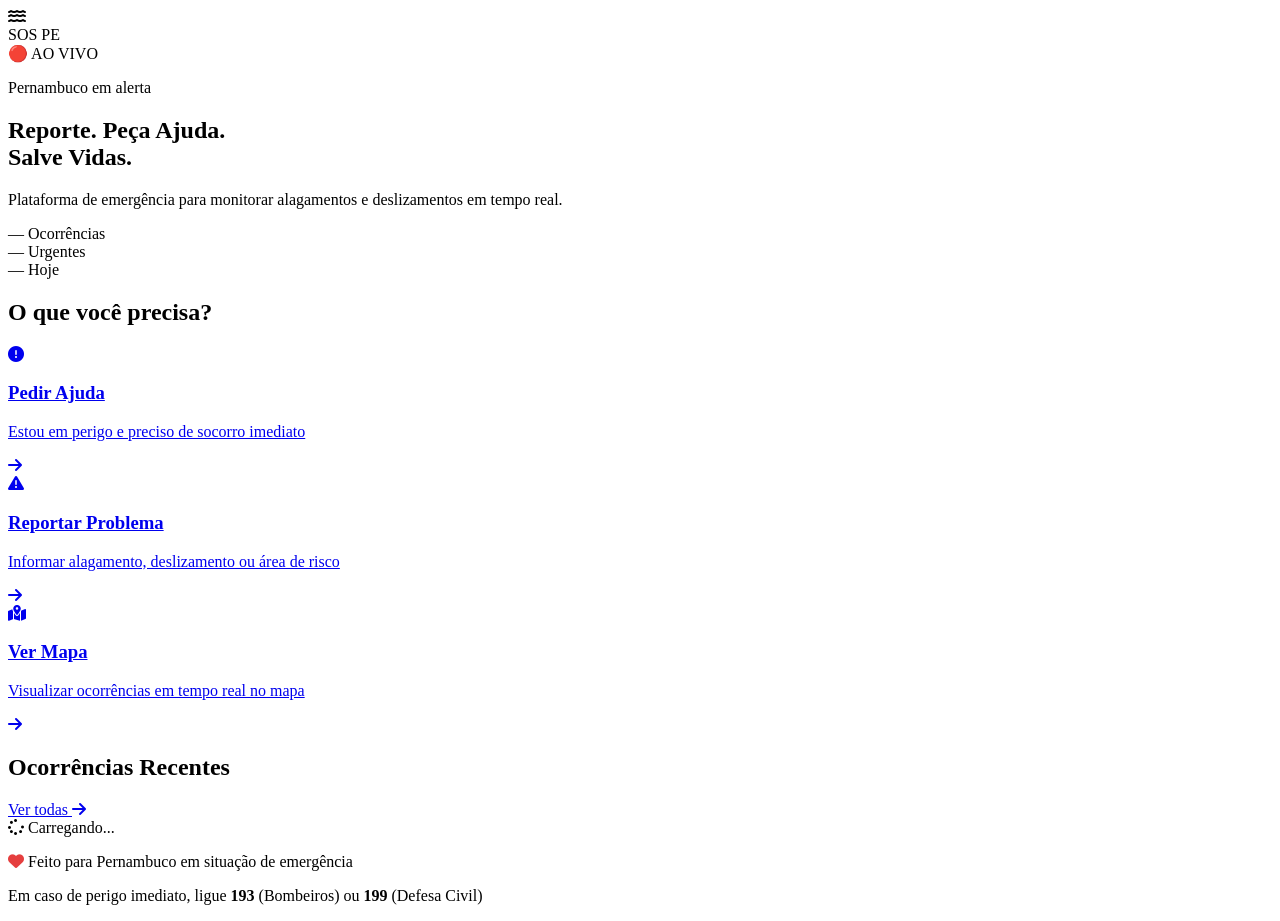
==== index.html @ 6e0d4d7e "Add files via upload" ====
<!DOCTYPE html>
<html lang="pt-BR">

<head>
    <meta charset="UTF-8" />
    <meta name="viewport" content="width=device-width, initial-scale=1.0" />
    <title>SOS PE</title>
    <link rel="stylesheet" href="../css/style.css">
    <link rel="stylesheet" href="https://cdnjs.cloudflare.com/ajax/libs/font-awesome/6.5.0/css/all.min.css" />
    <link
        href="https://fonts.googleapis.com/css2?family=Barlow+Condensed:wght@700;900&family=Barlow:wght@400;500;600&display=swap"
        rel="stylesheet" />
</head>

<body class="page-home">

    <!-- HEADER -->
    <header class="header">
        <div class="header-inner">
            <div class="logo">
                <span class="logo-icon"><i class="fa-solid fa-water"></i></span>
                <div class="logo-text">
                    <span class="logo-sos">SOS</span>
                    <span class="logo-title">PE</span>
                </div>
            </div>
            <span class="header-badge">🔴 AO VIVO</span>
        </div>
    </header>

    <!-- HERO -->
    <section class="hero">
        <div class="rain-overlay"></div>
        <div class="hero-content">
            <p class="hero-sub">Pernambuco em alerta</p>
            <h1 class="hero-title">Reporte. Peça Ajuda.<br />Salve Vidas.</h1>
            <p class="hero-desc">Plataforma de emergência para monitorar alagamentos e deslizamentos em tempo real.</p>
        </div>
        <div class="hero-stats" id="heroStats">
            <div class="stat-card">
                <span class="stat-num" id="statTotal">—</span>
                <span class="stat-label">Ocorrências</span>
            </div>
            <div class="stat-card urgent">
                <span class="stat-num" id="statUrgent">—</span>
                <span class="stat-label">Urgentes</span>
            </div>
            <div class="stat-card">
                <span class="stat-num" id="statToday">—</span>
                <span class="stat-label">Hoje</span>
            </div>
        </div>
    </section>

    <!-- MAIN ACTIONS -->
    <main class="main-actions">
        <h2 class="section-title">O que você precisa?</h2>
        <div class="action-grid">

            <!-- PEDIR AJUDA (destaque máximo) -->
            <a href="ajuda.html" class="action-card card-sos">
                <div class="card-icon-wrap">
                    <i class="fa-solid fa-circle-exclamation"></i>
                </div>
                <div class="card-body">
                    <h3>Pedir Ajuda</h3>
                    <p>Estou em perigo e preciso de socorro imediato</p>
                </div>
                <span class="card-arrow"><i class="fa-solid fa-arrow-right"></i></span>
            </a>

            <!-- REPORTAR PROBLEMA -->
            <a href="reportar.html" class="action-card card-report">
                <div class="card-icon-wrap">
                    <i class="fa-solid fa-triangle-exclamation"></i>
                </div>
                <div class="card-body">
                    <h3>Reportar Problema</h3>
                    <p>Informar alagamento, deslizamento ou área de risco</p>
                </div>
                <span class="card-arrow"><i class="fa-solid fa-arrow-right"></i></span>
            </a>

            <!-- VER MAPA -->
            <a href="mapa.html" class="action-card card-map">
                <div class="card-icon-wrap">
                    <i class="fa-solid fa-map-location-dot"></i>
                </div>
                <div class="card-body">
                    <h3>Ver Mapa</h3>
                    <p>Visualizar ocorrências em tempo real no mapa</p>
                </div>
                <span class="card-arrow"><i class="fa-solid fa-arrow-right"></i></span>
            </a>

        </div>
    </main>

    <!-- FEED DE OCORRÊNCIAS RECENTES -->
    <section class="feed-section">
        <div class="feed-header">
            <h2 class="section-title">Ocorrências Recentes</h2>
            <a href="mapa.html" class="ver-todas">Ver todas <i class="fa-solid fa-arrow-right"></i></a>
        </div>
        <div class="feed-list" id="feedList">
            <div class="feed-loading"><i class="fa-solid fa-spinner fa-spin"></i> Carregando...</div>
        </div>
    </section>

    <!-- FOOTER -->
    <footer class="footer">
        <p><i class="fa-solid fa-heart" style="color:#e53e3e"></i> Feito para Pernambuco em situação de emergência</p>
        <p class="footer-sub">Em caso de perigo imediato, ligue <strong>193</strong> (Bombeiros) ou <strong>199</strong>
            (Defesa Civil)</p>
    </footer>

    <!-- Firebase SDKs -->
    <script type="module">
        import { initFirebase, getOcorrencias } from '../js/firebase.js';
        import { timeAgo, urgencyLabel, urgencyClass, tipoIcon } from '../js/app.js';

        initFirebase();

        // Stats e feed
        async function loadHome() {
            try {
                const docs = await getOcorrencias(10);
                const today = new Date();
                today.setHours(0, 0, 0, 0);

                let total = 0, urgent = 0, todayCount = 0;
                const feedList = document.getElementById('feedList');
                feedList.innerHTML = '';

                if (docs.length === 0) {
                    feedList.innerHTML = '<p class="feed-empty"><i class="fa-solid fa-circle-check"></i> Nenhuma ocorrência registrada.</p>';
                }

                docs.forEach(d => {
                    total++;
                    if (d.urgencia === 'alta') urgent++;
                    if (d.criadoEm && d.criadoEm.toDate() >= today) todayCount++;

                    // Feed card
                    const card = document.createElement('div');
                    card.className = `feed-card priority-${d.urgencia || 'baixa'}`;
                    card.innerHTML = `
            <div class="feed-card-icon ${urgencyClass(d.urgencia)}">
              <i class="${tipoIcon(d.tipo)}"></i>
            </div>
            <div class="feed-card-info">
              <div class="feed-card-top">
                <span class="feed-tipo">${d.tipo || 'Ocorrência'}</span>
                <span class="badge badge-${urgencyClass(d.urgencia)}">${urgencyLabel(d.urgencia)}</span>
              </div>
              <p class="feed-desc">${d.descricao || 'Sem descrição'}</p>
              <span class="feed-time"><i class="fa-regular fa-clock"></i> ${d.criadoEm ? timeAgo(d.criadoEm.toDate()) : 'agora'}</span>
            </div>
          `;
                    feedList.appendChild(card);
                });

                document.getElementById('statTotal').textContent = total;
                document.getElementById('statUrgent').textContent = urgent;
                document.getElementById('statToday').textContent = todayCount;

            } catch (e) {
                console.error(e);
                document.getElementById('feedList').innerHTML = '<p class="feed-empty">Erro ao carregar ocorrências.</p>';
            }
        }

        loadHome();
    </script>
</body>

</html>
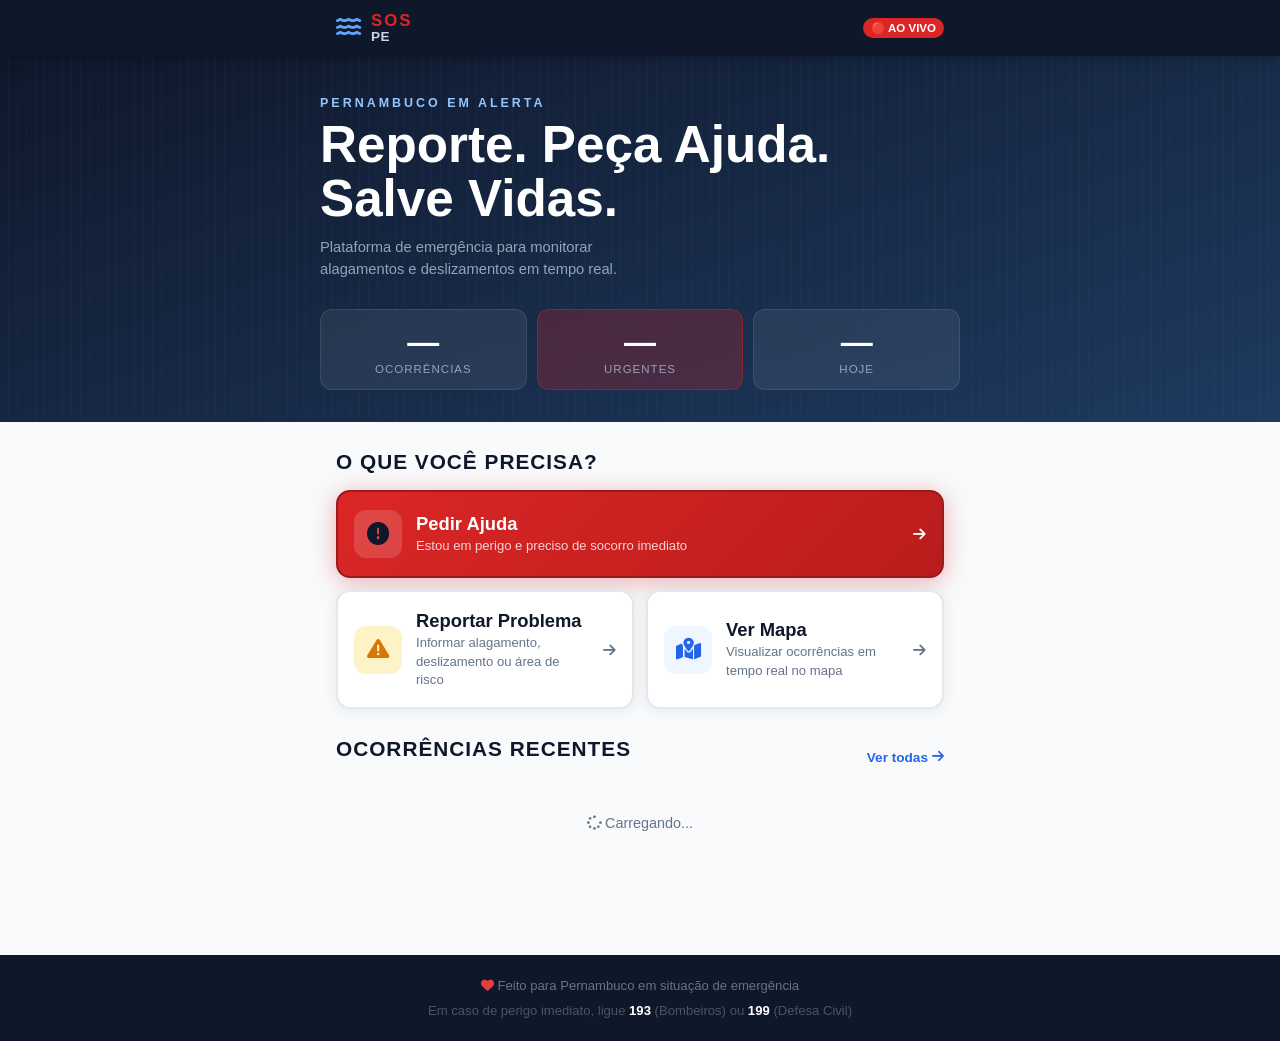
==== commit c35e9649: "Fix HTML encoding and update stylesheet paths" ====
--- a/index.html
+++ b/index.html
@@ -5,7 +5,7 @@
     <meta charset="UTF-8" />
     <meta name="viewport" content="width=device-width, initial-scale=1.0" />
     <title>SOS PE</title>
-    <link rel="stylesheet" href="../css/style.css">
+    <link rel="stylesheet" href="style.css">
     <link rel="stylesheet" href="https://cdnjs.cloudflare.com/ajax/libs/font-awesome/6.5.0/css/all.min.css" />
     <link
         href="https://fonts.googleapis.com/css2?family=Barlow+Condensed:wght@700;900&family=Barlow:wght@400;500;600&display=swap"
@@ -174,4 +174,4 @@
     </script>
 </body>
 
-</html>+</html>
--- a/style.css
+++ b/style.css
@@ -0,0 +1,489 @@
+/* =============================================================================
+   SOS Enchentes PE — style.css
+   Design: emergencial, mobile-first, cores de alerta
+   ============================================================================= */
+
+/* ── RESET & BASE ──────────────────────────────────────────────────────────── */
+*, *::before, *::after { box-sizing: border-box; margin: 0; padding: 0; }
+
+:root {
+  --red:     #dc2626;
+  --red-light: #fee2e2;
+  --red-dark:  #991b1b;
+  --yellow:  #d97706;
+  --yellow-light: #fef3c7;
+  --green:   #16a34a;
+  --green-light: #dcfce7;
+  --navy:    #0f172a;
+  --navy-mid:#1e293b;
+  --slate:   #334155;
+  --muted:   #64748b;
+  --border:  #e2e8f0;
+  --bg:      #f8fafc;
+  --white:   #ffffff;
+  --radius:  14px;
+  --shadow:  0 2px 16px rgba(0,0,0,0.08);
+  --font-head: 'Barlow Condensed', sans-serif;
+  --font-body: 'Barlow', sans-serif;
+}
+
+html { scroll-behavior: smooth; }
+
+body {
+  font-family: var(--font-body);
+  background: var(--bg);
+  color: var(--navy);
+  min-height: 100vh;
+  -webkit-font-smoothing: antialiased;
+}
+
+a { text-decoration: none; color: inherit; }
+img { max-width: 100%; display: block; }
+.hidden { display: none !important; }
+
+/* ── HEADER ─────────────────────────────────────────────────────────────────── */
+.header {
+  position: sticky; top: 0; z-index: 100;
+  background: var(--navy);
+  height: 56px;
+  box-shadow: 0 2px 12px rgba(0,0,0,0.25);
+}
+.header-inner {
+  max-width: 640px; margin: 0 auto;
+  height: 100%; display: flex; align-items: center; justify-content: space-between;
+  padding: 0 16px;
+}
+.header-dark { background: #1a0a0a; }
+
+.logo { display: flex; align-items: center; gap: 10px; }
+.logo-icon { font-size: 1.4rem; color: #60a5fa; }
+.logo-text { display: flex; flex-direction: column; line-height: 1; }
+.logo-sos { font-family: var(--font-head); font-size: 1.05rem; font-weight: 900; color: var(--red); letter-spacing: 2px; }
+.logo-title { font-family: var(--font-head); font-size: 0.85rem; font-weight: 700; color: #cbd5e1; letter-spacing: 0.5px; }
+
+.header-badge {
+  font-size: 0.72rem; font-weight: 700;
+  background: var(--red); color: #fff;
+  padding: 3px 8px; border-radius: 20px;
+  animation: blink 1.4s infinite;
+}
+@keyframes blink { 0%,100% { opacity:1 } 50% { opacity:0.5 } }
+
+.back-btn {
+  width: 36px; height: 36px; border-radius: 50%;
+  background: rgba(255,255,255,0.08);
+  display: flex; align-items: center; justify-content: center;
+  color: #fff; font-size: 1rem; transition: background 0.15s;
+}
+.back-btn:hover { background: rgba(255,255,255,0.18); }
+
+.map-refresh-btn {
+  width: 36px; height: 36px; border-radius: 50%;
+  background: rgba(255,255,255,0.08); border: none;
+  color: #fff; font-size: 1rem; cursor: pointer; transition: background 0.15s;
+}
+.map-refresh-btn:hover { background: rgba(255,255,255,0.18); }
+
+/* ── HOME: HERO ──────────────────────────────────────────────────────────────── */
+.hero {
+  position: relative; overflow: hidden;
+  background: linear-gradient(160deg, var(--navy) 0%, #1e3a5f 100%);
+  padding: 40px 20px 32px;
+  color: #fff;
+}
+
+/* Efeito chuva */
+.rain-overlay {
+  position: absolute; inset: 0; pointer-events: none;
+  background-image: repeating-linear-gradient(
+    90deg,
+    transparent 0px, transparent 8px,
+    rgba(96,165,250,0.04) 8px, rgba(96,165,250,0.04) 9px
+  );
+}
+
+.hero-content { position: relative; z-index: 1; max-width: 640px; margin: 0 auto; }
+.hero-sub { font-size: 0.78rem; font-weight: 700; letter-spacing: 3px; text-transform: uppercase; color: #93c5fd; margin-bottom: 8px; }
+.hero-title {
+  font-family: var(--font-head); font-size: 2.6rem; font-weight: 900;
+  line-height: 1.05; color: #fff; margin-bottom: 10px;
+}
+.hero-desc { color: #94a3b8; font-size: 0.92rem; line-height: 1.55; max-width: 360px; }
+
+.hero-stats {
+  display: flex; gap: 10px; margin-top: 28px;
+  max-width: 640px; margin-left: auto; margin-right: auto;
+  position: relative; z-index: 1;
+}
+.stat-card {
+  flex: 1; background: rgba(255,255,255,0.07);
+  border: 1px solid rgba(255,255,255,0.1);
+  border-radius: 12px; padding: 14px 10px; text-align: center;
+  backdrop-filter: blur(8px);
+}
+.stat-card.urgent { background: rgba(220,38,38,0.25); border-color: rgba(220,38,38,0.4); }
+.stat-num { display: block; font-family: var(--font-head); font-size: 2rem; font-weight: 900; color: #fff; }
+.stat-label { display: block; font-size: 0.72rem; color: #94a3b8; text-transform: uppercase; letter-spacing: 1px; margin-top: 2px; }
+
+/* ── HOME: MAIN ACTIONS ──────────────────────────────────────────────────────── */
+.main-actions {
+  padding: 28px 16px 8px;
+  max-width: 640px; margin: 0 auto;
+}
+
+.section-title {
+  font-family: var(--font-head); font-size: 1.3rem; font-weight: 700;
+  color: var(--navy); margin-bottom: 16px; text-transform: uppercase; letter-spacing: 1px;
+}
+
+.action-grid { display: flex; flex-direction: column; gap: 12px; }
+
+.action-card {
+  display: flex; align-items: center; gap: 14px;
+  padding: 18px 16px; border-radius: var(--radius);
+  background: var(--white); border: 2px solid transparent;
+  box-shadow: var(--shadow); transition: transform 0.15s, box-shadow 0.15s;
+  cursor: pointer;
+}
+.action-card:active { transform: scale(0.98); }
+
+/* SOS card */
+.card-sos {
+  background: linear-gradient(135deg, var(--red) 0%, #b91c1c 100%);
+  border-color: var(--red-dark); box-shadow: 0 4px 24px rgba(220,38,38,0.35);
+}
+.card-sos .card-icon-wrap { background: rgba(255,255,255,0.15); }
+.card-sos h3, .card-sos p, .card-sos .card-arrow { color: #fff; }
+
+/* Report card */
+.card-report { border-color: var(--border); }
+.card-report .card-icon-wrap { background: var(--yellow-light); color: var(--yellow); }
+.card-report:hover { border-color: var(--yellow); box-shadow: 0 4px 20px rgba(217,119,6,0.15); }
+
+/* Map card */
+.card-map { border-color: var(--border); }
+.card-map .card-icon-wrap { background: #eff6ff; color: #2563eb; }
+.card-map:hover { border-color: #2563eb; box-shadow: 0 4px 20px rgba(37,99,235,0.12); }
+
+.card-icon-wrap {
+  width: 48px; height: 48px; border-radius: 12px; flex-shrink: 0;
+  display: flex; align-items: center; justify-content: center;
+  font-size: 1.4rem;
+}
+.card-body { flex: 1; }
+.card-body h3 { font-family: var(--font-head); font-size: 1.15rem; font-weight: 700; margin-bottom: 2px; }
+.card-body p { font-size: 0.82rem; color: var(--muted); line-height: 1.4; }
+.card-sos .card-body p { color: rgba(255,255,255,0.8); }
+.card-arrow { color: var(--muted); font-size: 0.9rem; }
+
+/* ── FEED ────────────────────────────────────────────────────────────────────── */
+.feed-section {
+  padding: 20px 16px 100px;
+  max-width: 640px; margin: 0 auto;
+}
+.feed-header {
+  display: flex; align-items: center; justify-content: space-between; margin-bottom: 14px;
+}
+.ver-todas { font-size: 0.85rem; color: #2563eb; font-weight: 600; display: flex; align-items: center; gap: 4px; }
+
+.feed-list { display: flex; flex-direction: column; gap: 10px; }
+.feed-loading { text-align: center; color: var(--muted); padding: 24px; font-size: 0.9rem; }
+.feed-empty { text-align: center; color: var(--muted); padding: 24px; font-size: 0.9rem; }
+
+.feed-card {
+  display: flex; gap: 12px; align-items: flex-start;
+  background: var(--white); border-radius: var(--radius);
+  padding: 14px; border: 1px solid var(--border);
+  box-shadow: 0 1px 6px rgba(0,0,0,0.05);
+  border-left: 4px solid var(--border);
+}
+.feed-card.priority-alta { border-left-color: var(--red); }
+.feed-card.priority-media { border-left-color: var(--yellow); }
+.feed-card.priority-baixa { border-left-color: var(--green); }
+
+.feed-card-icon {
+  width: 38px; height: 38px; border-radius: 10px; flex-shrink: 0;
+  display: flex; align-items: center; justify-content: center; font-size: 1.1rem;
+}
+.feed-card-icon.alta { background: var(--red-light); color: var(--red); }
+.feed-card-icon.media { background: var(--yellow-light); color: var(--yellow); }
+.feed-card-icon.baixa { background: var(--green-light); color: var(--green); }
+
+.feed-card-info { flex: 1; min-width: 0; }
+.feed-card-top { display: flex; align-items: center; gap: 8px; margin-bottom: 4px; flex-wrap: wrap; }
+.feed-tipo { font-family: var(--font-head); font-weight: 700; font-size: 0.95rem; }
+.feed-desc { font-size: 0.84rem; color: var(--slate); line-height: 1.45; margin-bottom: 6px; overflow: hidden; text-overflow: ellipsis; white-space: nowrap; }
+.feed-time { font-size: 0.75rem; color: var(--muted); }
+
+/* Badges */
+.badge { display: inline-block; padding: 2px 8px; border-radius: 20px; font-size: 0.72rem; font-weight: 700; }
+.badge-alta  { background: var(--red-light);    color: var(--red);    }
+.badge-media { background: var(--yellow-light);  color: var(--yellow); }
+.badge-baixa { background: var(--green-light);   color: var(--green);  }
+
+/* ── FORMULÁRIO: REPORTAR ────────────────────────────────────────────────────── */
+.form-page { max-width: 640px; margin: 0 auto; padding: 0 0 80px; }
+
+.form-hero {
+  background: linear-gradient(135deg, #1e293b 0%, #334155 100%);
+  padding: 28px 20px; color: #fff; text-align: center;
+}
+.form-hero-icon {
+  width: 56px; height: 56px; border-radius: 16px;
+  display: flex; align-items: center; justify-content: center;
+  font-size: 1.6rem; margin: 0 auto 14px;
+}
+.form-hero-icon.yellow { background: rgba(217,119,6,0.25); color: #fbbf24; }
+.form-hero h1 { font-family: var(--font-head); font-size: 1.8rem; font-weight: 900; margin-bottom: 8px; }
+.form-hero p { color: #94a3b8; font-size: 0.88rem; }
+
+.ocorrencia-form { padding: 20px 16px; }
+
+.form-group { margin-bottom: 22px; }
+.form-label { display: block; font-weight: 600; font-size: 0.9rem; color: var(--navy); margin-bottom: 8px; }
+.required { color: var(--red); }
+
+/* Tipo grid */
+.tipo-grid { display: grid; grid-template-columns: 1fr 1fr; gap: 10px; }
+.tipo-option input { display: none; }
+.tipo-card {
+  display: flex; flex-direction: column; align-items: center; gap: 6px;
+  padding: 16px 10px; border-radius: 12px;
+  border: 2px solid var(--border); background: var(--white);
+  cursor: pointer; transition: all 0.15s; font-size: 0.85rem; font-weight: 600;
+  color: var(--slate);
+}
+.tipo-card i { font-size: 1.4rem; color: var(--muted); }
+.tipo-option input:checked + .tipo-card {
+  border-color: var(--red); background: var(--red-light);
+  color: var(--red);
+}
+.tipo-option input:checked + .tipo-card i { color: var(--red); }
+
+/* Select */
+.select-wrap { position: relative; }
+.form-select {
+  width: 100%; padding: 12px 40px 12px 14px; border-radius: 10px;
+  border: 2px solid var(--border); background: var(--white);
+  font-family: var(--font-body); font-size: 0.92rem; color: var(--navy);
+  appearance: none; cursor: pointer; transition: border-color 0.15s;
+}
+.form-select:focus { outline: none; border-color: var(--red); }
+.select-arrow { position: absolute; right: 14px; top: 50%; transform: translateY(-50%); color: var(--muted); pointer-events: none; font-size: 0.8rem; }
+
+/* Textarea */
+.form-textarea {
+  width: 100%; padding: 12px 14px; border-radius: 10px;
+  border: 2px solid var(--border); background: var(--white);
+  font-family: var(--font-body); font-size: 0.92rem; color: var(--navy);
+  resize: vertical; min-height: 100px; transition: border-color 0.15s;
+}
+.form-textarea:focus { outline: none; border-color: var(--red); }
+.char-count { text-align: right; font-size: 0.75rem; color: var(--muted); margin-top: 4px; }
+
+/* Upload */
+.upload-area {
+  position: relative; border: 2px dashed var(--border); border-radius: 12px;
+  background: var(--white); min-height: 90px; cursor: pointer;
+  display: flex; align-items: center; justify-content: center;
+  overflow: hidden; transition: border-color 0.15s;
+}
+.upload-area:hover { border-color: var(--red); }
+.upload-placeholder { display: flex; flex-direction: column; align-items: center; gap: 8px; color: var(--muted); }
+.upload-placeholder i { font-size: 1.6rem; }
+.upload-placeholder span { font-size: 0.85rem; }
+.upload-preview { width: 100%; max-height: 200px; object-fit: cover; border-radius: 10px; }
+.remove-img {
+  position: absolute; top: 8px; right: 8px;
+  width: 28px; height: 28px; border-radius: 50%;
+  background: rgba(0,0,0,0.55); color: #fff; border: none;
+  font-size: 0.85rem; cursor: pointer; display: flex; align-items: center; justify-content: center;
+}
+
+/* Location box */
+.location-box {
+  background: var(--bg); border: 2px solid var(--border);
+  border-radius: 12px; padding: 14px 16px;
+}
+.location-loading, .location-success, .location-error {
+  display: flex; align-items: center; gap: 10px; font-size: 0.88rem;
+}
+.location-success { color: var(--green); }
+.location-success i { font-size: 1.1rem; }
+.location-error { color: var(--yellow); }
+.location-loading { color: var(--muted); }
+.location-success div, .location-error div { display: flex; flex-direction: column; gap: 2px; }
+.location-success span, .location-error span { font-size: 0.78rem; color: var(--muted); }
+
+/* Errors */
+.field-error { display: none; color: var(--red); font-size: 0.78rem; margin-top: 5px; }
+
+/* Submit button */
+.btn-submit {
+  width: 100%; padding: 16px; border-radius: 12px;
+  background: linear-gradient(135deg, var(--red) 0%, #b91c1c 100%);
+  color: #fff; border: none; font-family: var(--font-head);
+  font-size: 1.15rem; font-weight: 700; letter-spacing: 0.5px;
+  cursor: pointer; box-shadow: 0 4px 20px rgba(220,38,38,0.35);
+  transition: transform 0.15s, box-shadow 0.15s;
+}
+.btn-submit:hover { transform: translateY(-1px); box-shadow: 0 6px 24px rgba(220,38,38,0.4); }
+.btn-submit:active { transform: scale(0.98); }
+.btn-submit:disabled { opacity: 0.6; cursor: not-allowed; transform: none; }
+
+/* Success screen */
+.success-screen {
+  padding: 60px 20px; text-align: center;
+}
+.success-icon { font-size: 4rem; color: var(--green); margin-bottom: 20px; }
+.success-screen h2 { font-family: var(--font-head); font-size: 1.8rem; margin-bottom: 10px; }
+.success-screen p { color: var(--muted); margin-bottom: 28px; }
+.success-actions { display: flex; gap: 10px; justify-content: center; flex-wrap: wrap; }
+
+/* ── SOS PAGE ────────────────────────────────────────────────────────────────── */
+.sos-page {
+  min-height: calc(100vh - 56px);
+  background: linear-gradient(160deg, #1a0505 0%, #3b0a0a 100%);
+  display: flex; align-items: center; justify-content: center;
+  padding: 20px 16px;
+}
+
+.sos-ready { position: relative; text-align: center; max-width: 440px; width: 100%; }
+
+/* Pulse ring animation */
+.sos-pulse-ring {
+  position: fixed; inset: 0; pointer-events: none;
+  background: radial-gradient(ellipse at center, rgba(220,38,38,0.08) 0%, transparent 70%);
+  animation: pulse-bg 2s ease-in-out infinite;
+}
+@keyframes pulse-bg { 0%,100% { opacity:1 } 50% { opacity:0.3 } }
+
+.sos-alert-banner {
+  background: rgba(255,255,255,0.07); border: 1px solid rgba(255,255,255,0.12);
+  border-radius: 10px; padding: 10px 14px; font-size: 0.82rem; color: #fca5a5;
+  margin-bottom: 36px;
+}
+.sos-alert-banner a { color: #fff; font-weight: 700; }
+
+.sos-content { position: relative; z-index: 1; }
+.sos-subtitle { font-size: 0.72rem; font-weight: 700; letter-spacing: 4px; color: #f87171; margin-bottom: 8px; }
+.sos-title { font-family: var(--font-head); font-size: 3.2rem; font-weight: 900; color: #fff; line-height: 1.05; margin-bottom: 14px; }
+.sos-desc { color: #fca5a5; font-size: 0.88rem; line-height: 1.6; margin-bottom: 24px; max-width: 320px; margin-left: auto; margin-right: auto; }
+
+.sos-location-status {
+  font-size: 0.8rem; color: #94a3b8; margin-bottom: 28px;
+  background: rgba(255,255,255,0.05); border-radius: 8px; padding: 8px 14px;
+}
+
+.sos-btn {
+  width: 190px; height: 190px; border-radius: 50%;
+  background: linear-gradient(135deg, var(--red) 0%, #7f1d1d 100%);
+  border: 6px solid rgba(255,255,255,0.15); cursor: pointer;
+  box-shadow: 0 0 0 0 rgba(220,38,38,0.6), 0 8px 40px rgba(0,0,0,0.5);
+  animation: sos-pulse 2s infinite;
+  margin: 0 auto 24px; display: flex; align-items: center; justify-content: center;
+  transition: transform 0.1s;
+}
+.sos-btn:active { transform: scale(0.95); }
+@keyframes sos-pulse {
+  0%   { box-shadow: 0 0 0 0 rgba(220,38,38,0.7), 0 8px 40px rgba(0,0,0,0.5); }
+  70%  { box-shadow: 0 0 0 30px rgba(220,38,38,0), 0 8px 40px rgba(0,0,0,0.5); }
+  100% { box-shadow: 0 0 0 0 rgba(220,38,38,0), 0 8px 40px rgba(0,0,0,0.5); }
+}
+.sos-btn-inner { display: flex; flex-direction: column; align-items: center; gap: 8px; color: #fff; }
+.sos-btn-inner i { font-size: 3rem; }
+.sos-btn-inner span { font-family: var(--font-head); font-size: 1rem; font-weight: 900; letter-spacing: 2px; }
+
+.sos-warning { font-size: 0.76rem; color: #6b7280; }
+
+/* Sending / Sent states */
+.sos-sending, .sos-sent, .sos-error-state {
+  text-align: center; color: #fff; max-width: 400px; width: 100%;
+}
+.sos-spinner-big { font-size: 3rem; color: var(--red); margin-bottom: 20px; }
+.sos-sent-icon { font-size: 4rem; color: #4ade80; margin-bottom: 20px; }
+.sos-error-icon { font-size: 4rem; color: #f87171; margin-bottom: 20px; }
+.sos-sending h2, .sos-sent h2, .sos-error-state h2 { font-family: var(--font-head); font-size: 2rem; margin-bottom: 10px; }
+.sos-sending p, .sos-sent p, .sos-error-state p { color: #94a3b8; font-size: 0.9rem; line-height: 1.6; margin-bottom: 24px; }
+
+.sos-sent-info {
+  background: rgba(255,255,255,0.06); border-radius: 10px; padding: 12px 16px;
+  font-size: 0.84rem; color: #94a3b8; margin-bottom: 28px;
+  display: flex; align-items: center; gap: 8px; justify-content: center;
+}
+
+.emergency-contacts { margin-bottom: 28px; }
+.emergency-contacts h3 { font-size: 0.9rem; color: #94a3b8; margin-bottom: 12px; }
+.emergency-call {
+  display: flex; align-items: center; gap: 12px;
+  background: rgba(255,255,255,0.07); border: 1px solid rgba(255,255,255,0.1);
+  border-radius: 10px; padding: 12px 16px; margin-bottom: 8px;
+  cursor: pointer; text-decoration: none; transition: background 0.15s;
+}
+.emergency-call:hover { background: rgba(255,255,255,0.12); }
+.emergency-call.big { border-color: var(--red); background: rgba(220,38,38,0.15); }
+.ec-num { font-family: var(--font-head); font-size: 1.6rem; font-weight: 900; color: #fff; }
+.ec-name { font-size: 0.82rem; color: #94a3b8; }
+.sos-sent-actions { display: flex; gap: 10px; justify-content: center; }
+
+/* ── MAP PAGE ────────────────────────────────────────────────────────────────── */
+.page-map { overflow: hidden; }
+.map-bottom-nav {
+  position: fixed; bottom: 0; left: 0; right: 0; z-index: 500;
+  display: flex; gap: 0; height: 60px;
+  box-shadow: 0 -2px 12px rgba(0,0,0,0.15);
+}
+.map-nav-btn {
+  flex: 1; display: flex; align-items: center; justify-content: center; gap: 8px;
+  font-family: var(--font-head); font-size: 1rem; font-weight: 700; color: #fff;
+  cursor: pointer;
+}
+.map-nav-btn.red  { background: var(--red); }
+.map-nav-btn.yellow { background: var(--yellow); }
+
+/* ── SHARED BUTTONS ──────────────────────────────────────────────────────────── */
+.btn-primary {
+  display: inline-flex; align-items: center; gap: 8px;
+  padding: 12px 20px; border-radius: 10px;
+  background: var(--navy); color: #fff;
+  font-family: var(--font-head); font-size: 1rem; font-weight: 700;
+  cursor: pointer; border: none; transition: background 0.15s;
+  text-decoration: none;
+}
+.btn-primary:hover { background: var(--slate); }
+
+.btn-outline {
+  display: inline-flex; align-items: center; gap: 8px;
+  padding: 12px 20px; border-radius: 10px;
+  border: 2px solid var(--navy); color: var(--navy);
+  font-family: var(--font-head); font-size: 1rem; font-weight: 700;
+  cursor: pointer; background: transparent; transition: background 0.15s;
+  text-decoration: none;
+}
+.btn-outline:hover { background: var(--bg); }
+
+/* Dark variants */
+.sos-sent-actions .btn-primary { background: rgba(255,255,255,0.15); border: 1px solid rgba(255,255,255,0.2); }
+.sos-sent-actions .btn-outline { border-color: rgba(255,255,255,0.3); color: #fff; }
+.sos-error-state .btn-primary { background: var(--red); margin-top: 16px; }
+
+/* ── FOOTER ──────────────────────────────────────────────────────────────────── */
+.footer {
+  background: var(--navy); color: #64748b; text-align: center;
+  padding: 20px 16px; font-size: 0.82rem; line-height: 1.6;
+}
+.footer-sub { margin-top: 4px; color: #475569; }
+.footer strong { color: #fff; }
+
+/* ── RESPONSIVE ──────────────────────────────────────────────────────────────── */
+@media (min-width: 480px) {
+  .hero-title { font-size: 3.2rem; }
+  .sos-title  { font-size: 4rem; }
+  .tipo-grid  { grid-template-columns: repeat(4, 1fr); }
+}
+
+@media (min-width: 640px) {
+  .action-grid { flex-direction: row; flex-wrap: wrap; }
+  .card-sos { flex: 0 0 100%; }
+  .card-report, .card-map { flex: 1; }
+}
